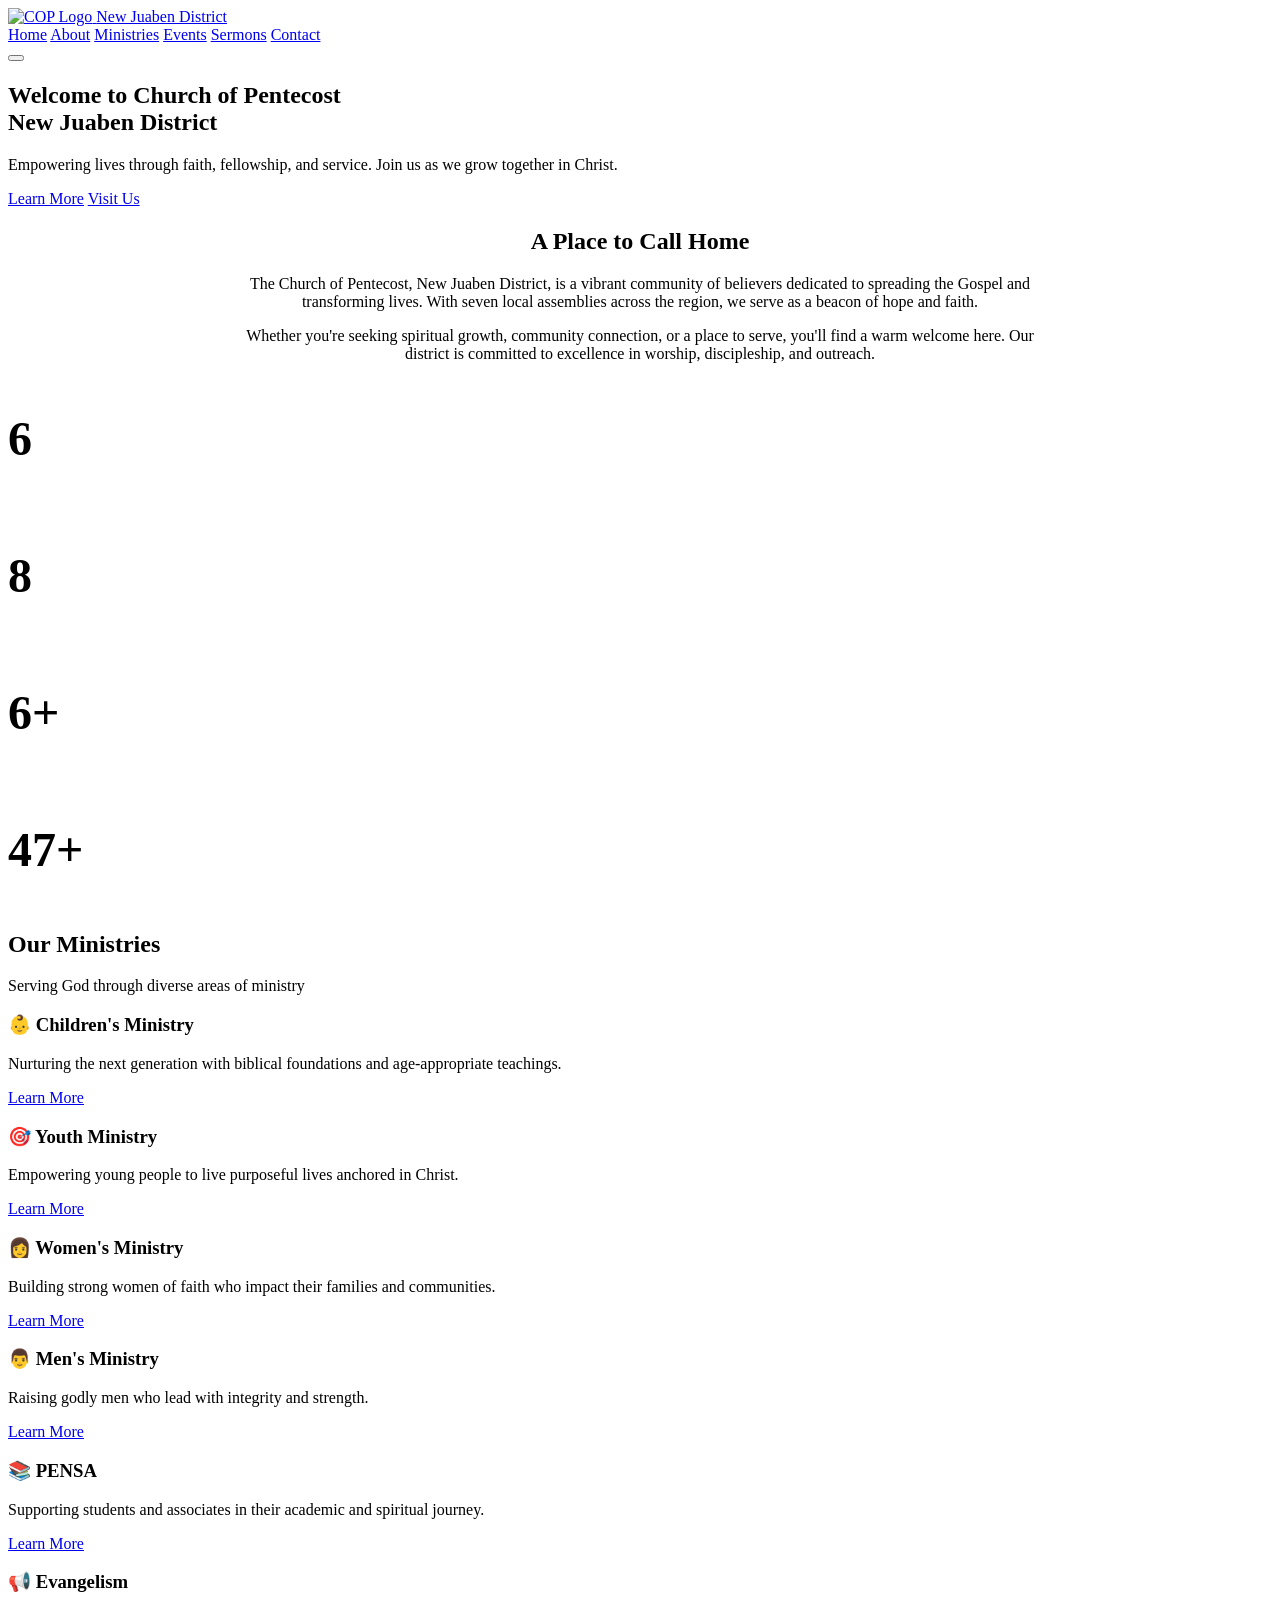
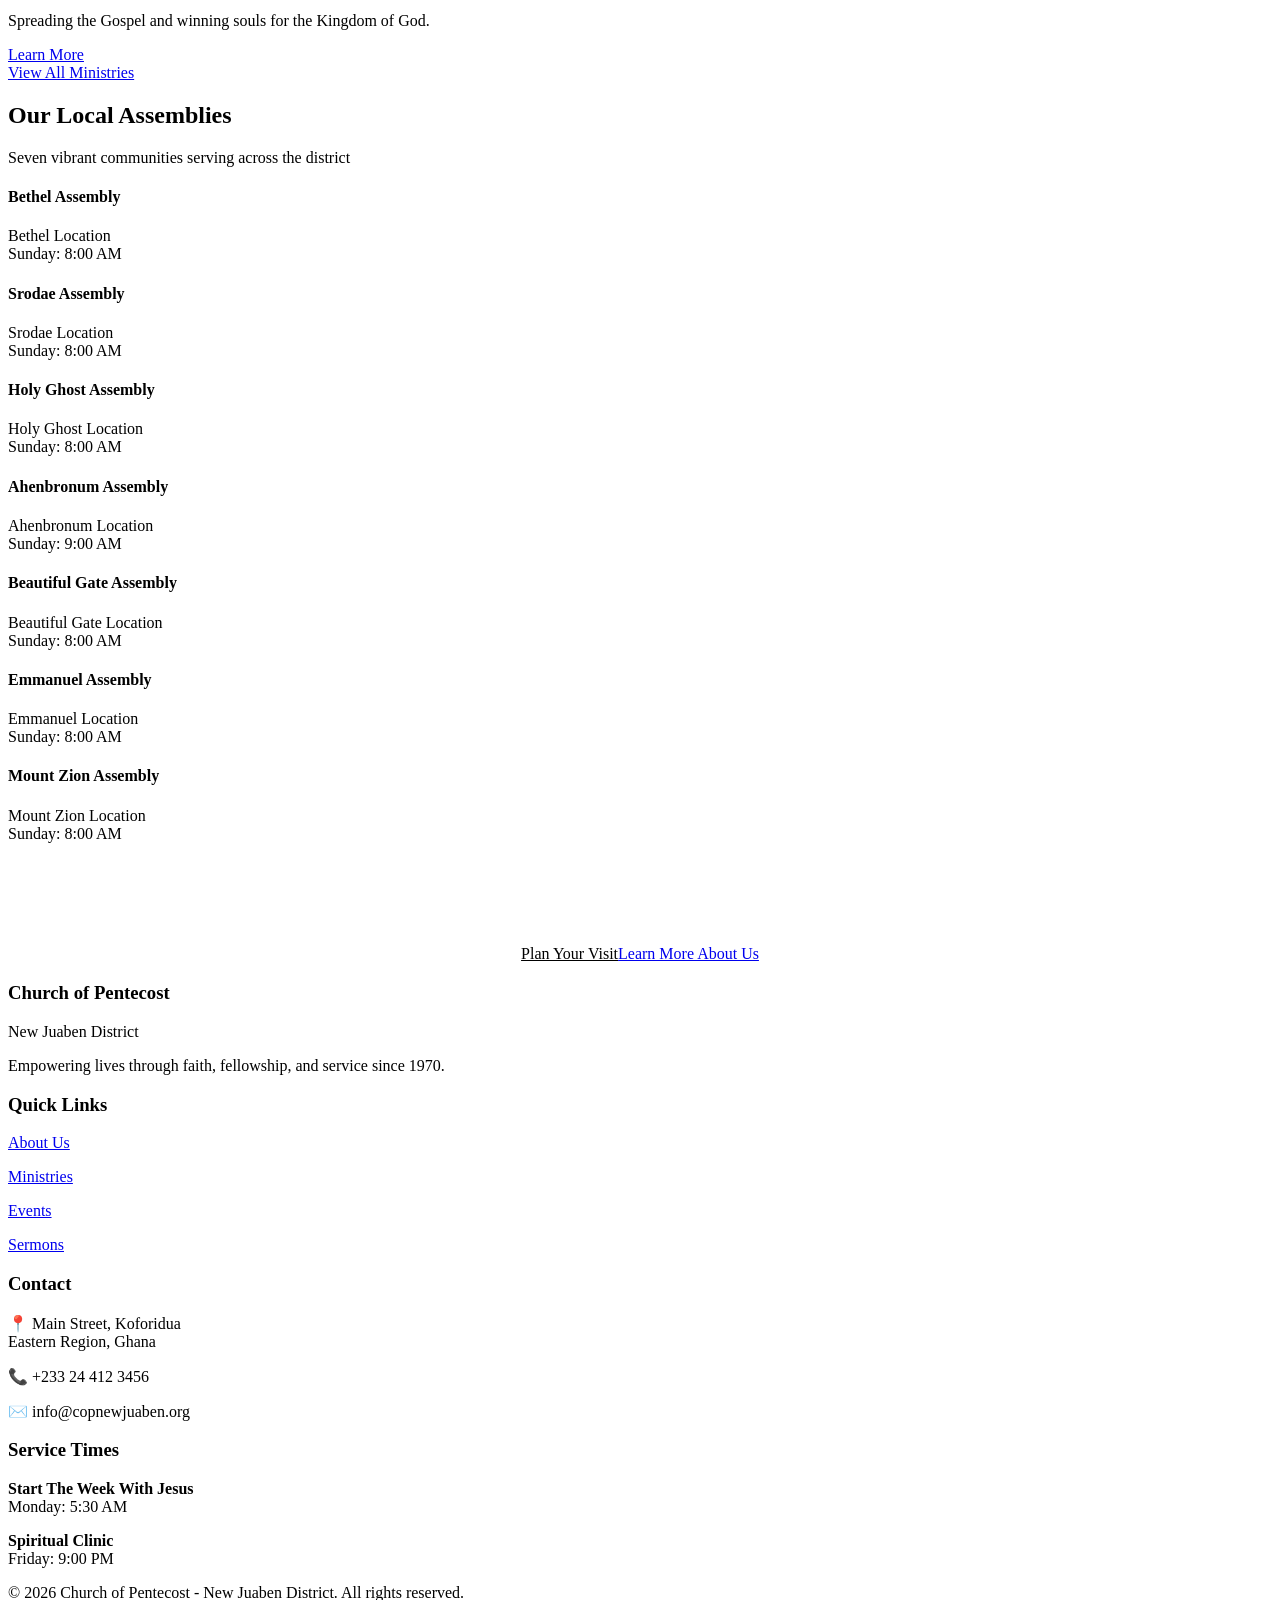
==== index.html @ 4cd06a31 "Add files via upload" ====
<!DOCTYPE html>
<html lang="en">

<head>
    <meta name="color-scheme" content="light">
    <meta charset="UTF-8">
    <meta name="viewport" content="width=device-width, initial-scale=1.0">
    <meta name="description"
        content="Church of Pentecost - New Juaben District, Empowering lives through faith, fellowship, and service.">
    <meta name="keywords" content="Church of Pentecost, New Juaben, Christian Church, Ghana, Koforidua">
    <title>Home - Church of Pentecost | New Juaben District</title>

    <!-- Google Fonts -->
    <link rel="preconnect" href="https://fonts.googleapis.com">
    <link rel="preconnect" href="https://fonts.gstatic.com" crossorigin>
    <link
        href="https://fonts.googleapis.com/css2?family=Inter:wght@300;400;500;600;700&family=Playfair+Display:wght@600;700;800&display=swap"
        rel="stylesheet">

    <!-- Stylesheets -->
    <link rel="stylesheet" href="css/main.css">

    <!-- Favicon -->
    <link rel="icon" type="image/x-icon" href="images/favicon.ico">
</head>

<body>
    <!-- Header -->
    <header class="header" id="header">
        <div class="container">
            <a href="index.html" class="logo">
                <img src="images/cop_logo.png" alt="COP Logo">
                <span>New Juaben District</span>
            </a>

            <nav class="nav" id="nav">
                <a href="index.html" class="nav-link active">Home</a>
                <a href="about.html" class="nav-link">About</a>
                <a href="ministries.html" class="nav-link">Ministries</a>
                <a href="events.html" class="nav-link">Events</a>
                <a href="sermons.html" class="nav-link">Sermons</a>
                <a href="contact.html" class="nav-link">Contact</a>

            </nav>

            <button class="menu-toggle" id="menuToggle" aria-label="Toggle menu">
                <span></span>
                <span></span>
                <span></span>
            </button>
        </div>
    </header>

    <!-- Hero Section -->
    <section class="hero">
        <div class="container">
            <div class="hero-content">
                <h1>Welcome to Church of Pentecost<br>New Juaben District</h1>
                <p class="lead">Empowering lives through faith, fellowship, and service. Join us as we grow together in
                    Christ.</p>
                <div class="hero-cta">
                    <a href="about.html" class="btn btn-primary btn-lg">Learn More</a>
                    <a href="contact.html" class="btn btn-secondary btn-lg">Visit Us</a>
                </div>
            </div>
        </div>
    </section>

    <!-- Welcome Section -->
    <section class="section">
        <div class="container">
            <div style="max-width: 800px; margin: 0 auto; text-align: center;">
                <h2 class="fade-in-up">A Place to Call Home</h2>
                <p class="lead">The Church of Pentecost, New Juaben District, is a vibrant community of believers
                    dedicated to spreading the Gospel and transforming lives. With seven local assemblies across the
                    region, we serve as a beacon of hope and faith.</p>
                <p>Whether you're seeking spiritual growth, community connection, or a place to serve, you'll find a
                    warm welcome here. Our district is committed to excellence in worship, discipleship, and outreach.
                </p>
            </div>
        </div>
    </section>

    <!-- Quick Stats -->
    <section class="section bg-primary">
        <div class="container">
            <div class="grid grid-4">
                <div class="text-center fade-in-up">
                    <h3 style="color: var(--primary-gold); font-size: 3rem; margin-bottom: 0.5rem;"><span
                            class="counter" data-target="7">7</span></h3>
                    <p style="color: rgba(255,255,255,0.9); font-weight: 600;">Local Assemblies</p>
                </div>
                <div class="text-center fade-in-up">
                    <h3 style="color: var(--primary-gold); font-size: 3rem; margin-bottom: 0.5rem;"><span
                            class="counter" data-target="9">9</span></h3>
                    <p style="color: rgba(255,255,255,0.9); font-weight: 600;">Ministries</p>
                </div>
                <div class="text-center fade-in-up">
                    <h3 style="color: var(--primary-gold); font-size: 3rem; margin-bottom: 0.5rem;"><span
                            id="memberCountEl" class="counter" data-target="7">7</span>+</h3>
                    <p style="color: rgba(255,255,255,0.9); font-weight: 600;">Total Members</p>
                </div>
                <div class="text-center fade-in-up">
                    <h3 style="color: var(--primary-gold); font-size: 3rem; margin-bottom: 0.5rem;"><span
                            class="counter" data-target="50">50</span>+</h3>
                    <p style="color: rgba(255,255,255,0.9); font-weight: 600;">Years of Service</p>
                </div>
            </div>
        </div>
    </section>

    <!-- Ministries Overview -->
    <section class="section">
        <div class="container">
            <div class="text-center mb-4">
                <h2>Our Ministries</h2>
                <p class="lead">Serving God through diverse areas of ministry</p>
            </div>

            <div class="grid grid-3">
                <div class="card">
                    <div class="card-body">
                        <h3 class="card-title">👶 Children's Ministry</h3>
                        <p class="card-text">Nurturing the next generation with biblical foundations and age-appropriate
                            teachings.</p>
                        <a href="ministries.html#children" class="btn btn-outline btn-sm">Learn More</a>
                    </div>
                </div>

                <div class="card">
                    <div class="card-body">
                        <h3 class="card-title">🎯 Youth Ministry</h3>
                        <p class="card-text">Empowering young people to live purposeful lives anchored in Christ.</p>
                        <a href="ministries.html#youth" class="btn btn-outline btn-sm">Learn More</a>
                    </div>
                </div>

                <div class="card">
                    <div class="card-body">
                        <h3 class="card-title">👩 Women's Ministry</h3>
                        <p class="card-text">Building strong women of faith who impact their families and communities.
                        </p>
                        <a href="ministries.html#women" class="btn btn-outline btn-sm">Learn More</a>
                    </div>
                </div>

                <div class="card">
                    <div class="card-body">
                        <h3 class="card-title">👨 Men's Ministry</h3>
                        <p class="card-text">Raising godly men who lead with integrity and strength.</p>
                        <a href="ministries.html#men" class="btn btn-outline btn-sm">Learn More</a>
                    </div>
                </div>

                <div class="card">
                    <div class="card-body">
                        <h3 class="card-title">📚 PENSA</h3>
                        <p class="card-text">Supporting students and associates in their academic and spiritual journey.
                        </p>
                        <a href="ministries.html#pensa" class="btn btn-outline btn-sm">Learn More</a>
                    </div>
                </div>

                <div class="card">
                    <div class="card-body">
                        <h3 class="card-title">📢 Evangelism</h3>
                        <p class="card-text">Spreading the Gospel and winning souls for the Kingdom of God.</p>
                        <a href="ministries.html#evangelism" class="btn btn-outline btn-sm">Learn More</a>
                    </div>
                </div>
            </div>

            <div class="text-center mt-4">
                <a href="ministries.html" class="btn btn-primary btn-lg">View All Ministries</a>
            </div>
        </div>
    </section>

    <!-- Local Assemblies -->
    <section class="section bg-light">
        <div class="container">
            <div class="text-center mb-4">
                <h2>Our Local Assemblies</h2>
                <p class="lead">Seven vibrant communities serving across the district</p>
            </div>

            <div class="grid grid-3">
                <div class="card">
                    <div class="card-body">
                        <h4 class="card-title">Bethel Assembly</h4>
                        <p class="card-text">Bethel Location<br>Sunday: 8:00 AM</p>
                    </div>
                </div>

                <div class="card">
                    <div class="card-body">
                        <h4 class="card-title">Srodae Assembly</h4>
                        <p class="card-text">Srodae Location<br>Sunday: 8:00 AM</p>
                    </div>
                </div>

                <div class="card">
                    <div class="card-body">
                        <h4 class="card-title">Holy Ghost Assembly</h4>
                        <p class="card-text">Holy Ghost Location<br>Sunday: 8:00 AM</p>
                    </div>
                </div>

                <div class="card">
                    <div class="card-body">
                        <h4 class="card-title">Ahenbronum Assembly</h4>
                        <p class="card-text">Ahenbronum Location<br>Sunday: 9:00 AM</p>
                    </div>
                </div>

                <div class="card">
                    <div class="card-body">
                        <h4 class="card-title">Beautiful Gate Assembly</h4>
                        <p class="card-text">Beautiful Gate Location<br>Sunday: 8:00 AM</p>
                    </div>
                </div>

                <div class="card">
                    <div class="card-body">
                        <h4 class="card-title">Emmanuel Assembly</h4>
                        <p class="card-text">Emmanuel Location<br>Sunday: 8:00 AM</p>
                    </div>
                </div>

                <div class="card">
                    <div class="card-body">
                        <h4 class="card-title">Mount Zion Assembly</h4>
                        <p class="card-text">Mount Zion Location<br>Sunday: 8:00 AM</p>
                    </div>
                </div>
            </div>
        </div>
    </section>


    <!-- Call to Action -->
    <section class="section bg-primary">
        <div class="container text-center">
            <h2 style="color: white;">Join Our Community</h2>
            <p class="lead" style="color: rgba(255,255,255,0.9); max-width: 600px; margin: 0 auto var(--spacing-xl);">
                Experience the love of Christ in a welcoming and vibrant community. We'd love to have you join us!
            </p>
            <div style="display: flex; gap: var(--spacing-md); justify-content: center; flex-wrap: wrap;">
                <a href="contact.html" class="btn btn-primary btn-lg"
                    style="background: var(--primary-gold); color: var(--primary-navy);">Plan Your Visit</a>
                <a href="about.html" class="btn btn-secondary btn-lg">Learn More About Us</a>
            </div>
        </div>
    </section>

    <!-- Footer -->
    <footer class="footer">
        <div class="container">
            <div class="footer-content">
                <div class="footer-section">
                    <h3>Church of Pentecost</h3>
                    <p>New Juaben District</p>
                    <p>Empowering lives through faith, fellowship, and service since 1970.</p>
                </div>

                <div class="footer-section">
                    <h3>Quick Links</h3>
                    <p><a href="about.html">About Us</a></p>
                    <p><a href="ministries.html">Ministries</a></p>
                    <p><a href="events.html">Events</a></p>
                    <p><a href="sermons.html">Sermons</a></p>
                </div>

                <div class="footer-section">
                    <h3>Contact</h3>
                    <p>📍 Main Street, Koforidua<br>Eastern Region, Ghana</p>
                    <p>📞 +233 24 412 3456</p>
                    <p>✉️ info@copnewjuaben.org</p>
                </div>

                <div class="footer-section">
                    <h3>Service Times</h3>
                    <p><strong>Start The Week With Jesus</strong><br>Monday: 5:30 AM</p>
                    <p><strong>Spiritual Clinic</strong><br>Friday: 9:00 PM</p>
                </div>
            </div>

            <div class="footer-bottom">
                <p>&copy; 2026 Church of Pentecost - New Juaben District. All rights reserved.</p>
            </div>
        </div>
    </footer>

    <!-- JavaScript -->
    <script src="js/main.js"></script>

    <!-- Animated counters + live member count -->
    <script>
        // ── Ease-out cubic count-up ─────────────────────────────────────────
        function animateCounter(el) {
            const target = parseInt(el.getAttribute('data-target'), 10) || 0;
            const duration = 2200; // ms
            let startTime = null;

            function step(timestamp) {
                if (!startTime) startTime = timestamp;
                const elapsed = timestamp - startTime;
                const progress = Math.min(elapsed / duration, 1);
                // Ease-out cubic: fast start, slow finish
                const eased = 1 - Math.pow(1 - progress, 3);
                el.textContent = Math.floor(eased * target).toLocaleString();
                if (progress < 1) requestAnimationFrame(step);
                else el.textContent = target.toLocaleString(); // ensure exact final value
            }

            requestAnimationFrame(step);
        }

        // ── Pull live member count from DB and update data-target first ─────
        (async function initStats() {
            try {
                const res = await fetch('api/public-stats.php');
                const data = await res.json();
                if (data.success) {
                    // Update members counter target
                    const memberEl = document.getElementById('memberCountEl');
                    if (memberEl && data.total_members > 0) {
                        memberEl.setAttribute('data-target', data.total_members);
                        memberEl.textContent = data.total_members; // Default fallback if no animation happens
                    }

                    // Update assemblies counter target
                    const assemblyEls = document.querySelectorAll('.counter[data-target="7"]');
                    if (data.total_assemblies) {
                        assemblyEls.forEach(el => {
                            el.setAttribute('data-target', data.total_assemblies);
                            el.textContent = data.total_assemblies;
                        });
                    }
                }
            } catch (e) {
                console.warn('Could not load live stats:', e);
            }

            // ── Trigger when the stats section enters the viewport ──────────────
            const statsSection = document.querySelector('.bg-primary .grid-4');
            if (statsSection) {
                const io = new IntersectionObserver((entries) => {
                    if (entries[0].isIntersecting) {
                        statsSection.querySelectorAll('.counter').forEach(animateCounter);
                        io.disconnect();
                    }
                }, { threshold: 0.3 });
                io.observe(statsSection);
            }
        })();
    </script>
</body>

</html>
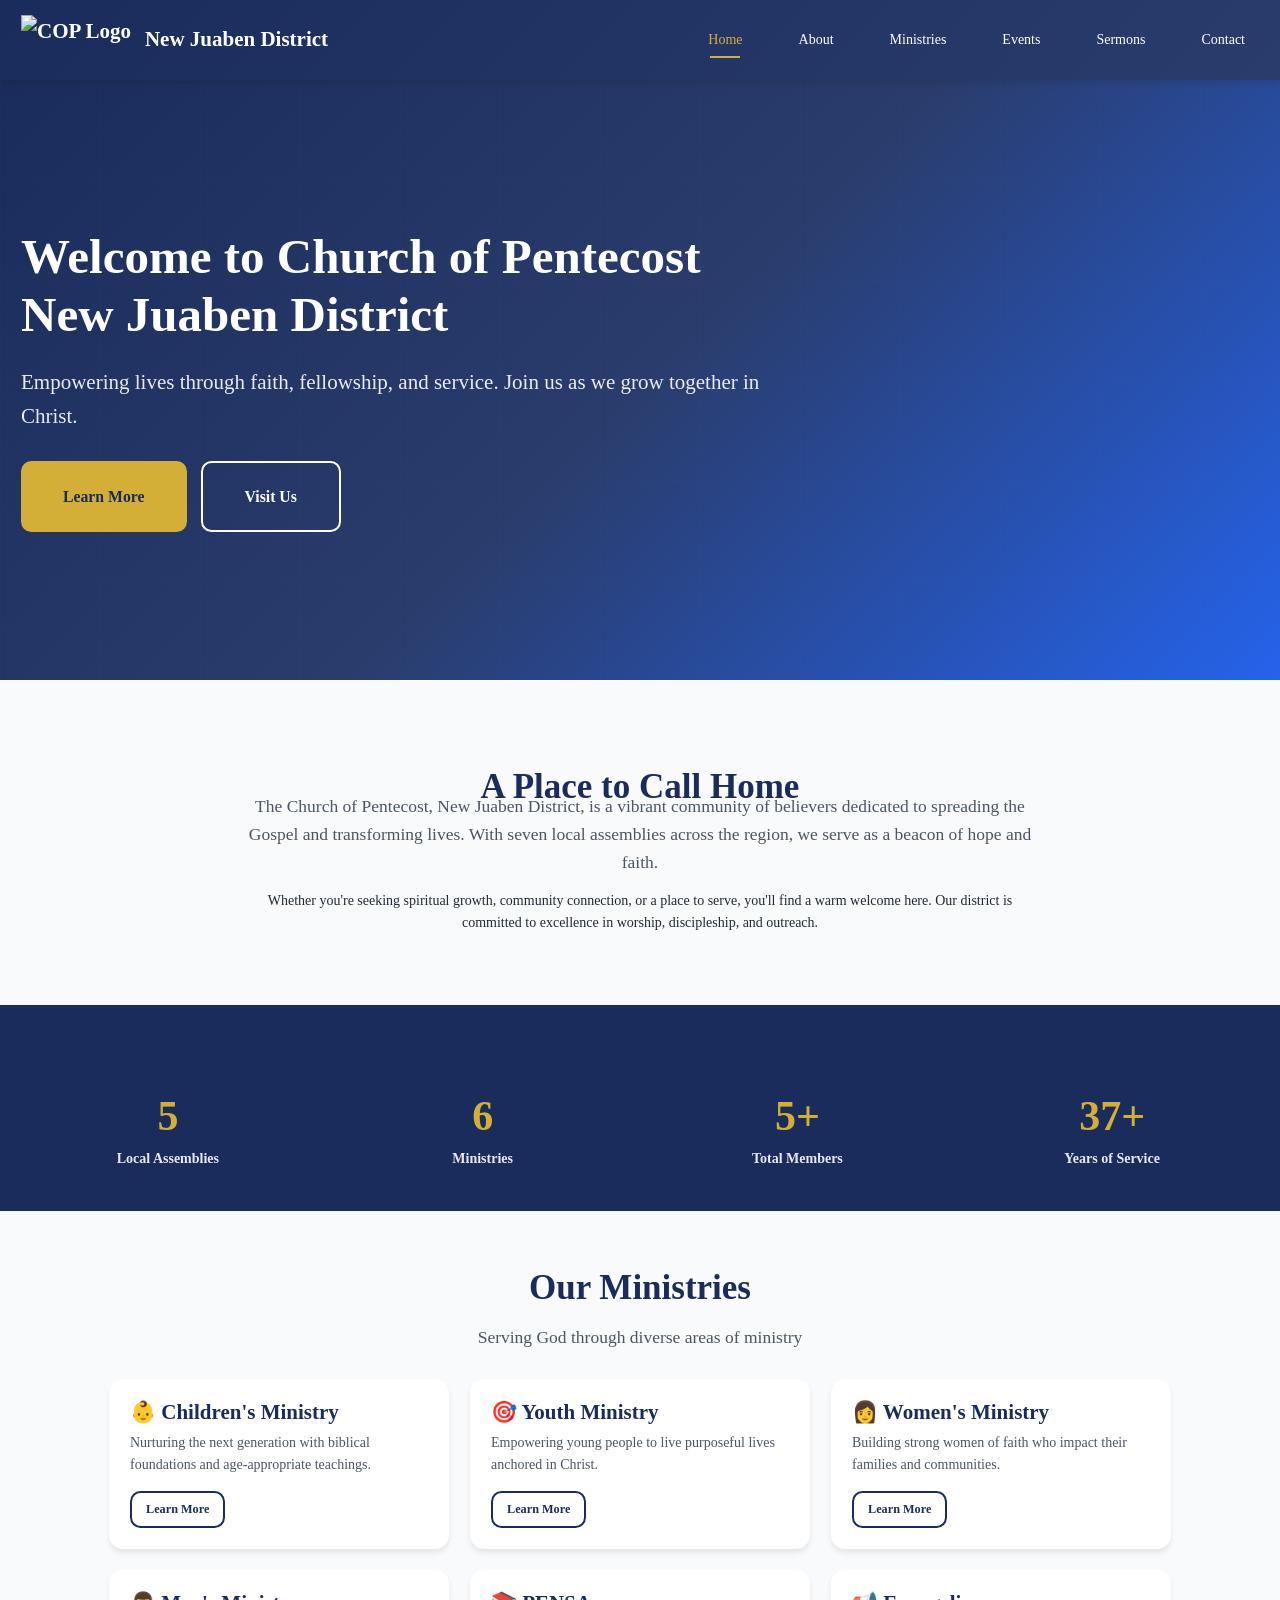
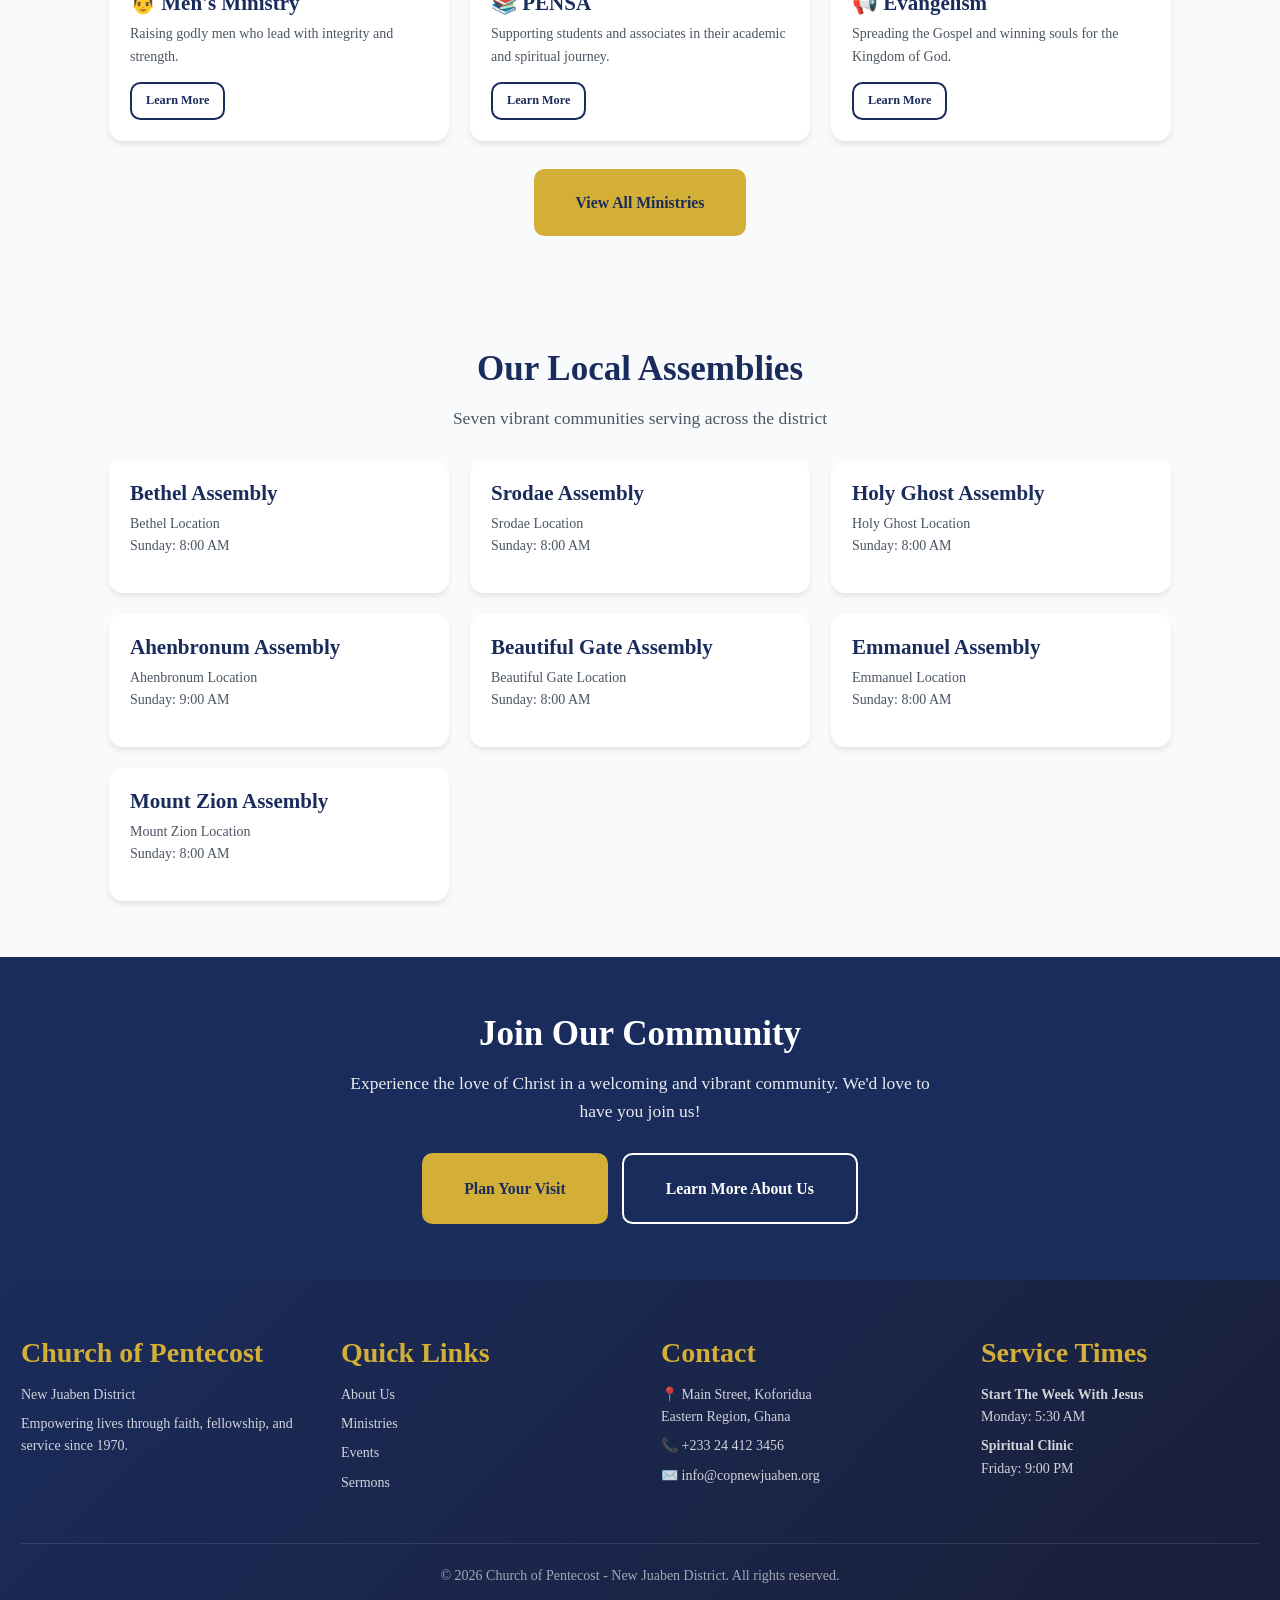
==== commit 597a462e: "Fix HTML encoding issues and update links" ====
--- a/index.html
+++ b/index.html
@@ -18,7 +18,7 @@
         rel="stylesheet">
 
     <!-- Stylesheets -->
-    <link rel="stylesheet" href="css/main.css">
+    <link rel="stylesheet" href="main.css">
 
     <!-- Favicon -->
     <link rel="icon" type="image/x-icon" href="images/favicon.ico">
@@ -316,45 +316,45 @@
             requestAnimationFrame(step);
         }
 
-        // ── Pull live member count from DB and update data-target first ─────
-        (async function initStats() {
-            try {
-                const res = await fetch('api/public-stats.php');
-                const data = await res.json();
-                if (data.success) {
-                    // Update members counter target
-                    const memberEl = document.getElementById('memberCountEl');
-                    if (memberEl && data.total_members > 0) {
-                        memberEl.setAttribute('data-target', data.total_members);
-                        memberEl.textContent = data.total_members; // Default fallback if no animation happens
-                    }
-
-                    // Update assemblies counter target
-                    const assemblyEls = document.querySelectorAll('.counter[data-target="7"]');
-                    if (data.total_assemblies) {
-                        assemblyEls.forEach(el => {
-                            el.setAttribute('data-target', data.total_assemblies);
-                            el.textContent = data.total_assemblies;
-                        });
-                    }
-                }
-            } catch (e) {
-                console.warn('Could not load live stats:', e);
-            }
-
-            // ── Trigger when the stats section enters the viewport ──────────────
-            const statsSection = document.querySelector('.bg-primary .grid-4');
-            if (statsSection) {
-                const io = new IntersectionObserver((entries) => {
-                    if (entries[0].isIntersecting) {
-                        statsSection.querySelectorAll('.counter').forEach(animateCounter);
-                        io.disconnect();
-                    }
-                }, { threshold: 0.3 });
-                io.observe(statsSection);
-            }
+        // ── Pull live member count from DB and update data-target first ─────
+        (async function initStats() {
+            try {
+                const res = await fetch('api/public-stats.php');
+                const data = await res.json();
+                if (data.success) {
+                    // Update members counter target
+                    const memberEl = document.getElementById('memberCountEl');
+                    if (memberEl && data.total_members > 0) {
+                        memberEl.setAttribute('data-target', data.total_members);
+                        memberEl.textContent = data.total_members; // Default fallback if no animation happens
+                    }
+
+                    // Update assemblies counter target
+                    const assemblyEls = document.querySelectorAll('.counter[data-target="7"]');
+                    if (data.total_assemblies) {
+                        assemblyEls.forEach(el => {
+                            el.setAttribute('data-target', data.total_assemblies);
+                            el.textContent = data.total_assemblies;
+                        });
+                    }
+                }
+            } catch (e) {
+                console.warn('Could not load live stats:', e);
+            }
+
+            // ── Trigger when the stats section enters the viewport ──────────────
+            const statsSection = document.querySelector('.bg-primary .grid-4');
+            if (statsSection) {
+                const io = new IntersectionObserver((entries) => {
+                    if (entries[0].isIntersecting) {
+                        statsSection.querySelectorAll('.counter').forEach(animateCounter);
+                        io.disconnect();
+                    }
+                }, { threshold: 0.3 });
+                io.observe(statsSection);
+            }
         })();
     </script>
 </body>
 
-</html>+</html>
--- a/main.css
+++ b/main.css
@@ -0,0 +1,1137 @@
+/* Church of Pentecost - New Juaben District
+ * Main Stylesheet
+ * Modern, Professional Design System
+ */
+
+/* ============================================
+   FORCE LIGHT MODE — override OS/browser dark theme
+   ============================================ */
+html {
+    color-scheme: light only !important;
+}
+
+@media (prefers-color-scheme: dark) {
+
+    html,
+    body,
+    * {
+        color-scheme: light !important;
+    }
+
+    html {
+        background-color: #f9fafb !important;
+        color: #1f2937 !important;
+    }
+}
+
+/* ============================================
+   CSS VARIABLES & DESIGN TOKENS
+   ============================================ */
+:root {
+    color-scheme: light;
+
+    /* Church Brand Colors */
+    --primary-navy: #1a2c5b;
+    --primary-gold: #d4af37;
+    --primary-white: #ffffff;
+    --accent-blue: #2563eb;
+    --accent-light-blue: #3b82f6;
+
+    /* Neutral Colors */
+    --gray-50: #f9fafb;
+    --gray-100: #f3f4f6;
+    --gray-200: #e5e7eb;
+    --gray-300: #d1d5db;
+    --gray-400: #9ca3af;
+    --gray-500: #6b7280;
+    --gray-600: #4b5563;
+    --gray-700: #374151;
+    --gray-800: #1f2937;
+    --gray-900: #111827;
+
+    /* Semantic Colors */
+    --success: #10b981;
+    --warning: #f59e0b;
+    --error: #ef4444;
+    --info: #3b82f6;
+
+    /* Typography */
+    --font-primary: Georgia, 'Times New Roman', Times, serif;
+    --font-heading: 'Playfair Display', Georgia, serif;
+
+    /* Spacing */
+    --spacing-xs: 0.25rem;
+    --spacing-sm: 0.5rem;
+    --spacing-md: 1rem;
+    --spacing-lg: 1.5rem;
+    --spacing-xl: 2rem;
+    --spacing-2xl: 3rem;
+    --spacing-3xl: 4rem;
+
+    /* Border Radius */
+    --radius-sm: 0.25rem;
+    --radius-md: 0.5rem;
+    --radius-lg: 0.75rem;
+    --radius-xl: 1rem;
+    --radius-2xl: 1.5rem;
+    --radius-full: 9999px;
+
+    /* Shadows */
+    --shadow-sm: 0 1px 2px 0 rgba(0, 0, 0, 0.05);
+    --shadow-md: 0 4px 6px -1px rgba(0, 0, 0, 0.1);
+    --shadow-lg: 0 10px 15px -3px rgba(0, 0, 0, 0.1);
+    --shadow-xl: 0 20px 25px -5px rgba(0, 0, 0, 0.1);
+    --shadow-2xl: 0 25px 50px -12px rgba(0, 0, 0, 0.25);
+
+    /* Transitions */
+    --transition-fast: 150ms ease;
+    --transition-base: 250ms ease;
+    --transition-slow: 350ms ease;
+
+    /* Layout */
+    --max-width: 1280px;
+    --header-height: 80px;
+}
+
+/* ============================================
+   RESET & BASE STYLES
+   ============================================ */
+*,
+*::before,
+*::after {
+    box-sizing: border-box;
+    margin: 0;
+    padding: 0;
+}
+
+html {
+    font-size: 14px;
+    scroll-behavior: smooth;
+    background-color: #f9fafb;
+    color: #1f2937;
+}
+
+body {
+    font-family: var(--font-primary);
+    line-height: 1.6;
+    color: var(--gray-800);
+    background-color: var(--gray-50);
+    -webkit-font-smoothing: antialiased;
+    -moz-osx-font-smoothing: grayscale;
+    /* Force light mode: override browser dark-mode applied defaults */
+    forced-color-adjust: none;
+}
+
+img {
+    max-width: 100%;
+    height: auto;
+    display: block;
+}
+
+a {
+    text-decoration: none;
+    color: inherit;
+    transition: all var(--transition-base);
+}
+
+/* ============================================
+   TYPOGRAPHY
+   ============================================ */
+h1,
+h2,
+h3,
+h4,
+h5,
+h6 {
+    font-family: var(--font-heading);
+    font-weight: 700;
+    line-height: 1.2;
+    margin-bottom: var(--spacing-md);
+    color: var(--primary-navy);
+}
+
+h1 {
+    font-size: 3rem;
+    margin-bottom: var(--spacing-lg);
+}
+
+h2 {
+    font-size: 2.5rem;
+}
+
+h3 {
+    font-size: 2rem;
+}
+
+h4 {
+    font-size: 1.5rem;
+}
+
+h5 {
+    font-size: 1.25rem;
+}
+
+h6 {
+    font-size: 1rem;
+}
+
+p {
+    margin-bottom: var(--spacing-md);
+}
+
+.lead {
+    font-size: 1.25rem;
+    font-weight: 300;
+    color: var(--gray-600);
+}
+
+.text-small {
+    font-size: 0.875rem;
+}
+
+.text-xs {
+    font-size: 0.75rem;
+}
+
+/* ============================================
+   LAYOUT CONTAINERS
+   ============================================ */
+.container {
+    width: 100%;
+    max-width: var(--max-width);
+    margin: 0 auto;
+    padding: 0 var(--spacing-lg);
+}
+
+.container-fluid {
+    width: 100%;
+    padding: 0 var(--spacing-lg);
+}
+
+.section {
+    padding: var(--spacing-3xl) 0;
+}
+
+.section-sm {
+    padding: var(--spacing-2xl) 0;
+}
+
+.section-lg {
+    padding: 5rem 0;
+}
+
+/* ============================================
+   HEADER & NAVIGATION
+   ============================================ */
+.header {
+    position: fixed;
+    top: 0;
+    left: 0;
+    right: 0;
+    height: var(--header-height);
+    background: linear-gradient(135deg, var(--primary-navy) 0%, #2a3c6b 100%);
+    box-shadow: var(--shadow-md);
+    z-index: 1000;
+    transition: all var(--transition-base);
+}
+
+.header.scrolled {
+    box-shadow: var(--shadow-lg);
+}
+
+.header .container {
+    height: 100%;
+    display: flex;
+    align-items: center;
+    justify-content: space-between;
+}
+
+.logo {
+    display: flex;
+    align-items: center;
+    gap: var(--spacing-md);
+    font-family: var(--font-heading);
+    font-size: 1.5rem;
+    font-weight: 700;
+    color: var(--primary-white);
+}
+
+.logo img {
+    height: 50px;
+    width: auto;
+}
+
+.nav {
+    display: flex;
+    align-items: center;
+    gap: var(--spacing-xl);
+}
+
+.nav-link {
+    color: var(--primary-white);
+    font-weight: 500;
+    padding: var(--spacing-sm) var(--spacing-md);
+    border-radius: var(--radius-md);
+    transition: all var(--transition-base);
+    position: relative;
+}
+
+.nav-link:hover {
+    background: rgba(255, 255, 255, 0.1);
+    transform: translateY(-2px);
+}
+
+.nav-link.active {
+    color: var(--primary-gold);
+}
+
+.nav-link::after {
+    content: '';
+    position: absolute;
+    bottom: 0;
+    left: 50%;
+    transform: translateX(-50%) scaleX(0);
+    width: 30px;
+    height: 2px;
+    background: var(--primary-gold);
+    transition: transform var(--transition-base) ease-out;
+    transform-origin: center;
+}
+
+.nav-link.active::after,
+.nav-link:hover::after {
+    transform: translateX(-50%) scaleX(1);
+}
+
+/* Mobile Menu Toggle */
+.menu-toggle {
+    display: none;
+    flex-direction: column;
+    gap: 5px;
+    background: none;
+    border: none;
+    cursor: pointer;
+    padding: var(--spacing-sm);
+}
+
+.menu-toggle span {
+    display: block;
+    width: 25px;
+    height: 3px;
+    background: var(--primary-white);
+    border-radius: var(--radius-sm);
+    transition: all var(--transition-base);
+}
+
+/* ============================================
+   HERO SECTION
+   ============================================ */
+.hero {
+    margin-top: var(--header-height);
+    position: relative;
+    min-height: 600px;
+    display: flex;
+    align-items: center;
+    background: linear-gradient(135deg, var(--primary-navy) 0%, #2a3c6b 50%, var(--accent-blue) 100%);
+    color: var(--primary-white);
+    overflow: hidden;
+}
+
+.hero::before {
+    content: '';
+    position: absolute;
+    top: 0;
+    left: 0;
+    right: 0;
+    bottom: 0;
+    background: url('data:image/svg+xml,<svg width="100" height="100" xmlns="http://www.w3.org/2000/svg"><defs><pattern id="grid" width="100" height="100" patternUnits="userSpaceOnUse"><path d="M 100 0 L 0 0 0 100" fill="none" stroke="rgba(255,255,255,0.05)" stroke-width="1"/></pattern></defs><rect width="100" height="100" fill="url(%23grid)"/></svg>');
+    opacity: 0.3;
+}
+
+.hero-content {
+    position: relative;
+    z-index: 1;
+    max-width: 800px;
+}
+
+.hero h1 {
+    color: var(--primary-white);
+    font-size: 3.5rem;
+    margin-bottom: var(--spacing-lg);
+    animation: fadeInUp 0.8s ease;
+}
+
+.hero .lead {
+    color: rgba(255, 255, 255, 0.9);
+    font-size: 1.5rem;
+    margin-bottom: var(--spacing-xl);
+    animation: fadeInUp 0.8s ease 0.2s both;
+}
+
+.hero-cta {
+    display: flex;
+    gap: var(--spacing-md);
+    flex-wrap: wrap;
+    animation: fadeInUp 0.8s ease 0.4s both;
+}
+
+/* ============================================
+   BUTTONS
+   ============================================ */
+.btn {
+    display: inline-flex;
+    align-items: center;
+    justify-content: center;
+    gap: var(--spacing-sm);
+    padding: var(--spacing-md) var(--spacing-xl);
+    font-size: 1rem;
+    font-weight: 600;
+    border: none;
+    border-radius: var(--radius-lg);
+    cursor: pointer;
+    transition: all var(--transition-base);
+    text-align: center;
+    white-space: nowrap;
+}
+
+.btn-primary {
+    background: var(--primary-gold);
+    color: var(--primary-navy);
+}
+
+.btn-primary:hover {
+    background: #c9a532;
+    transform: translateY(-2px);
+    box-shadow: var(--shadow-lg);
+}
+
+.btn-secondary {
+    background: transparent;
+    color: var(--primary-white);
+    border: 2px solid var(--primary-white);
+}
+
+.btn-secondary:hover {
+    background: var(--primary-white);
+    color: var(--primary-navy);
+}
+
+.btn-outline {
+    background: transparent;
+    color: var(--primary-navy);
+    border: 2px solid var(--primary-navy);
+}
+
+.btn-outline:hover {
+    background: var(--primary-navy);
+    color: var(--primary-white);
+}
+
+.btn-lg {
+    padding: var(--spacing-lg) var(--spacing-2xl);
+    font-size: 1.125rem;
+}
+
+.btn-sm {
+    padding: var(--spacing-sm) var(--spacing-md);
+    font-size: 0.875rem;
+}
+
+/* ============================================
+   CARDS
+   ============================================ */
+.card {
+    background: var(--primary-white);
+    border-radius: var(--radius-xl);
+    box-shadow: var(--shadow-md);
+    overflow: hidden;
+    transition: all var(--transition-base);
+}
+
+.card:hover {
+    transform: translateY(-5px);
+    box-shadow: var(--shadow-xl);
+}
+
+.card-image {
+    width: 100%;
+    height: 200px;
+    object-fit: cover;
+}
+
+.card-body {
+    padding: var(--spacing-lg);
+}
+
+.card-title {
+    font-size: 1.5rem;
+    margin-bottom: var(--spacing-sm);
+}
+
+.card-text {
+    color: var(--gray-600);
+    margin-bottom: var(--spacing-md);
+}
+
+.card-footer {
+    padding: var(--spacing-md) var(--spacing-lg);
+    background: var(--gray-50);
+    border-top: 1px solid var(--gray-200);
+}
+
+/* ============================================
+   GRID SYSTEM
+   ============================================ */
+.grid {
+    display: grid;
+    gap: var(--spacing-lg);
+    align-items: start;
+    justify-content: center;
+}
+
+.grid-2 {
+    grid-template-columns: repeat(auto-fit, minmax(300px, 380px));
+}
+
+.grid-3 {
+    grid-template-columns: repeat(auto-fit, minmax(250px, 340px));
+}
+
+.grid-4 {
+    grid-template-columns: repeat(4, 1fr);
+}
+
+@media (max-width: 640px) {
+    .grid-4 {
+        gap: 4px; /* Minimal gap */
+    }
+    .grid-4 h3 {
+        font-size: 1.25rem !important;
+    }
+    .grid-4 h4 {
+        font-size: 0.75rem !important; /* Small enough for long words */
+        word-break: break-word;
+        hyphens: auto;
+        margin-bottom: 4px;
+    }
+    .grid-4 div[style*="font-size"] {
+        font-size: 1.5rem !important;
+        margin-bottom: 4px !important;
+    }
+    .grid-4 p {
+        font-size: 0.65rem !important;
+        font-weight: 400 !important;
+        line-height: 1.1;
+    }
+}
+
+/* ============================================
+   FOOTER
+   ============================================ */
+.footer {
+    background: linear-gradient(135deg, var(--primary-navy) 0%, #1a1f3a 100%);
+    color: var(--primary-white);
+    padding: var(--spacing-3xl) 0 var(--spacing-lg);
+}
+
+.footer-content {
+    display: grid;
+    grid-template-columns: repeat(auto-fit, minmax(250px, 1fr));
+    gap: var(--spacing-2xl);
+    margin-bottom: var(--spacing-2xl);
+}
+
+.footer-section h3 {
+    color: var(--primary-gold);
+    margin-bottom: var(--spacing-md);
+}
+
+.footer-section p,
+.footer-section a {
+    color: rgba(255, 255, 255, 0.8);
+    margin-bottom: var(--spacing-sm);
+}
+
+.footer-section a:hover {
+    color: var(--primary-gold);
+}
+
+.footer-bottom {
+    padding-top: var(--spacing-lg);
+    border-top: 1px solid rgba(255, 255, 255, 0.1);
+    text-align: center;
+    color: rgba(255, 255, 255, 0.6);
+}
+
+/* ============================================
+   FORMS
+   ============================================ */
+.form-group {
+    margin-bottom: var(--spacing-lg);
+}
+
+.form-label {
+    display: block;
+    margin-bottom: var(--spacing-sm);
+    font-weight: 600;
+    color: var(--gray-700);
+}
+
+.form-control {
+    width: 100%;
+    padding: var(--spacing-md);
+    border: 2px solid var(--gray-300);
+    border-radius: var(--radius-md);
+    font-size: 1rem;
+    font-family: var(--font-primary);
+    transition: all var(--transition-base);
+}
+
+.form-control:focus {
+    outline: none;
+    border-color: var(--accent-blue);
+    box-shadow: 0 0 0 3px rgba(37, 99, 235, 0.1);
+}
+
+textarea.form-control {
+    resize: vertical;
+    min-height: 120px;
+}
+
+select.form-control {
+    cursor: pointer;
+}
+
+/* ============================================
+   ANIMATIONS & MICRO-INTERACTIONS
+   ============================================ */
+/* Global Dynamic Entrances */
+.animate-on-scroll {
+    opacity: 0;
+    will-change: transform, opacity;
+    transition: opacity var(--duration, 0.6s) ease, transform var(--duration, 0.6s) cubic-bezier(0.4, 0, 0.2, 1);
+    transition-delay: var(--delay, 0s);
+}
+
+
+.slide-up { transform: translateY(30px); }
+.zoom-in { transform: scale(0.95); }
+
+.fade-in-up { transform: translateY(30px); }
+
+/* Trigger state added by JS */
+.animate-on-scroll.visible {
+    opacity: 1;
+    transform: translate(0) scale(1);
+}
+
+/* Page Header Load Animation */
+.header {
+    animation: headerDrop 0.8s cubic-bezier(0.4, 0, 0.2, 1) forwards;
+}
+
+@keyframes headerDrop {
+    from { transform: translateY(-100%); }
+    to { transform: translateY(0); }
+}
+
+/* Micro-interactions */
+@keyframes pulse-subtle {
+    0% { transform: scale(1); }
+    50% { transform: scale(1.05); }
+    100% { transform: scale(1); }
+}
+
+.pulse {
+    animation: pulse-subtle 2s infinite ease-in-out;
+}
+
+@keyframes bounce-subtle {
+    0%, 100% { transform: translateY(0); }
+    50% { transform: translateY(-5px); }
+}
+
+.bounce {
+    animation: bounce-subtle 2s infinite ease-in-out;
+}
+
+/* Reduced Motion Accessibility */
+@media (prefers-reduced-motion: reduce) {
+    *,
+    *::before,
+    *::after {
+        animation-duration: 0.01ms !important;
+        animation-iteration-count: 1 !important;
+        transition-duration: 0.01ms !important;
+        scroll-behavior: auto !important;
+    }
+    
+    .animate-on-scroll {
+        opacity: 1 !important;
+        transform: none !important;
+    }
+}
+
+/* ============================================
+   UTILITIES
+   ============================================ */
+.text-center {
+    text-align: center;
+}
+
+.text-right {
+    text-align: right;
+}
+
+.text-primary {
+    color: var(--primary-navy);
+}
+
+.text-gold {
+    color: var(--primary-gold);
+}
+
+.text-muted {
+    color: var(--gray-500);
+}
+
+.bg-primary {
+    background: var(--primary-navy);
+    color: var(--primary-white);
+}
+
+.bg-light {
+    background: var(--gray-50);
+}
+
+.bg-white {
+    background: var(--primary-white);
+}
+
+.mt-0 {
+    margin-top: 0;
+}
+
+.mt-1 {
+    margin-top: var(--spacing-sm);
+}
+
+.mt-2 {
+    margin-top: var(--spacing-md);
+}
+
+.mt-3 {
+    margin-top: var(--spacing-lg);
+}
+
+.mt-4 {
+    margin-top: var(--spacing-xl);
+}
+
+.mb-0 {
+    margin-bottom: 0;
+}
+
+.mb-1 {
+    margin-bottom: var(--spacing-sm);
+}
+
+.mb-2 {
+    margin-bottom: var(--spacing-md);
+}
+
+.mb-3 {
+    margin-bottom: var(--spacing-lg);
+}
+
+.mb-4 {
+    margin-bottom: var(--spacing-xl);
+}
+
+.p-1 {
+    padding: var(--spacing-sm);
+}
+
+.p-2 {
+    padding: var(--spacing-md);
+}
+
+.p-3 {
+    padding: var(--spacing-lg);
+}
+
+.p-4 {
+    padding: var(--spacing-xl);
+}
+
+/* ============================================
+   RESPONSIVE DESIGN
+   ============================================ */
+@media (max-width: 968px) {
+    :root {
+        --header-height: 70px;
+    }
+
+    h1 {
+        font-size: 2.5rem;
+    }
+
+    h2 {
+        font-size: 2rem;
+    }
+
+    .hero h1 {
+        font-size: 2.5rem;
+    }
+
+    .nav {
+        position: fixed;
+        top: var(--header-height);
+        left: 0;
+        right: 0;
+        background: var(--primary-navy);
+        flex-direction: column;
+        padding: var(--spacing-lg);
+        transform: translateX(-100%);
+        transition: transform var(--transition-base);
+    }
+
+    .nav.active {
+        transform: translateX(0);
+    }
+
+    .menu-toggle {
+        display: flex;
+    }
+
+    .menu-toggle.active span:nth-child(1) {
+        transform: rotate(45deg) translate(6px, 6px);
+    }
+
+    .menu-toggle.active span:nth-child(2) {
+        opacity: 0;
+    }
+
+    .menu-toggle.active span:nth-child(3) {
+        transform: rotate(-45deg) translate(6px, -6px);
+    }
+}
+
+@media (max-width: 640px) {
+    body {
+        font-size: 15px !important; /* Slightly scale down base typography */
+    }
+
+    h1 {
+        font-size: 2rem !important;
+        margin-bottom: var(--spacing-md) !important;
+    }
+    
+    h2 {
+        font-size: 1.75rem !important;
+        margin-bottom: var(--spacing-sm) !important;
+    }
+
+    h3 {
+        font-size: 1.5rem !important;
+        margin-bottom: var(--spacing-sm) !important;
+    }
+
+    h4 {
+        font-size: 1.25rem !important;
+        margin-bottom: var(--spacing-xs) !important;
+    }
+
+    .hero {
+        min-height: 400px;
+    }
+
+    .hero h1 {
+        font-size: 2.25rem;
+    }
+
+    .hero .lead {
+        font-size: 1.125rem;
+        margin-bottom: var(--spacing-lg);
+    }
+
+    .section {
+        padding: 3rem 0; /* Scale down spacing */
+    }
+    
+    .section-sm {
+        padding: 2rem 0;
+    }
+    
+    .section-lg {
+        padding: 4rem 0;
+    }
+
+    .btn-lg {
+        padding: var(--spacing-md) var(--spacing-lg);
+        font-size: 1rem;
+        width: 100%; /* Full width buttons on mobile */
+        margin-bottom: var(--spacing-sm);
+    }
+
+    /* Stack grids vertically */
+    .grid-2, .grid-3 {
+        grid-template-columns: 1fr;
+    }
+
+    /* Ensure tables can scroll horizontally on small screens */
+    table, .table {
+        display: block;
+        width: 100%;
+        overflow-x: auto;
+        -webkit-overflow-scrolling: touch; /* Smooth scrolling on iOS */
+    }
+}
+
+/* ============================================
+   MINISTRIES CAROUSEL
+   ============================================ */
+
+/* Section background: warm cream */
+.ministries-carousel-section {
+    background-color: #FAF8F4;
+}
+
+/* Section header label */
+.ministries-label {
+    display: inline-block;
+    font-size: 0.75rem;
+    font-weight: 700;
+    letter-spacing: 0.15em;
+    text-transform: uppercase;
+    color: #1a2c5b;
+    margin-bottom: 0.75rem;
+}
+
+.ministries-heading {
+    font-family: var(--font-heading);
+    color: var(--primary-navy);
+    margin-bottom: var(--spacing-sm);
+}
+
+/* Carousel outer wrapper: holds arrows + viewport */
+.ministries-carousel-wrapper {
+    position: relative;
+    display: flex;
+    align-items: center;
+}
+
+/* Viewport: clips the overflowing track */
+.ministries-carousel-viewport {
+    overflow: hidden;
+    flex: 1;
+    min-width: 0;
+}
+
+/* Track: flex row of all cards */
+.ministries-carousel-track {
+    display: flex;
+    gap: 1.5rem;
+    transition: transform 0.5s cubic-bezier(0.4, 0, 0.2, 1);
+    will-change: transform;
+}
+
+/* Individual ministry card */
+.ministry-card {
+    background: #ffffff;
+    border: 1.5px solid #E5DFD5;
+    border-radius: var(--radius-xl);
+    padding: var(--spacing-xl);
+    flex: 0 0 calc((100% - 3rem) / 3);
+    box-sizing: border-box;
+    display: flex;
+    flex-direction: column;
+    gap: var(--spacing-md);
+    transition: border-color var(--transition-base), box-shadow var(--transition-base), transform var(--transition-base);
+}
+
+.ministry-card:hover {
+    border-color: #B8A882;
+    box-shadow: 0 8px 30px rgba(139, 111, 71, 0.12);
+    transform: translateY(-4px);
+}
+
+/* Icon box: warm beige background */
+.ministry-icon-box {
+    width: 60px;
+    height: 60px;
+    background: #F5EFE6;
+    border-radius: var(--radius-lg);
+    display: flex;
+    align-items: center;
+    justify-content: center;
+    font-size: 1.75rem;
+    flex-shrink: 0;
+}
+
+/* Ministry name: serif */
+.ministry-name {
+    font-family: var(--font-heading);
+    font-size: 1.2rem;
+    color: var(--primary-navy);
+    margin: 0;
+}
+
+/* Ministry description */
+.ministry-desc {
+    font-size: 0.9375rem;
+    color: var(--gray-600);
+    line-height: 1.6;
+    flex: 1;
+    margin: 0;
+}
+
+/* CTA link */
+.ministry-link {
+    font-size: 0.9rem;
+    font-weight: 600;
+    color: #8B6F47;
+    text-decoration: none;
+    letter-spacing: 0.02em;
+    transition: color var(--transition-base), letter-spacing var(--transition-base);
+    align-self: flex-start;
+}
+
+.ministry-link:hover {
+    color: var(--primary-navy);
+    letter-spacing: 0.06em;
+}
+
+/* Navigation Arrow Buttons */
+.carousel-nav-btn {
+    flex-shrink: 0;
+    width: 46px;
+    height: 46px;
+    border-radius: var(--radius-full);
+    border: 2px solid #B8A882;
+    background: transparent;
+    color: #1a2c5b;
+    font-size: 1.2rem;
+    font-weight: 700;
+    cursor: pointer;
+    display: flex;
+    align-items: center;
+    justify-content: center;
+    transition: background var(--transition-base), color var(--transition-base), border-color var(--transition-base), transform var(--transition-base), box-shadow var(--transition-base);
+}
+
+.carousel-nav-btn:hover {
+    background: #1a2c5b;
+    color: #ffffff;
+    border-color: #1a2c5b;
+    box-shadow: 0 4px 14px rgba(139, 111, 71, 0.35);
+    transform: scale(1.08);
+}
+
+.carousel-nav-btn:active {
+    transform: scale(0.96);
+}
+
+.carousel-prev {
+    margin-right: 1rem;
+}
+
+.carousel-next {
+    margin-left: 1rem;
+}
+
+/* Progress / Dot Indicators */
+.carousel-progress {
+    display: flex;
+    justify-content: center;
+    gap: 0.5rem;
+    margin-top: var(--spacing-lg);
+}
+
+.carousel-dot {
+    width: 32px;
+    height: 4px;
+    border-radius: 2px;
+    background: #E5DFD5;
+    border: none;
+    padding: 0;
+    cursor: pointer;
+    transition: background 0.35s ease, width 0.35s ease;
+    position: relative;
+    overflow: hidden;
+}
+
+.carousel-dot.active {
+    background: #B8A882;
+    width: 48px;
+}
+
+.carousel-dot.active::after {
+    content: '';
+    position: absolute;
+    inset: 0;
+    background: #1a2c5b;
+    border-radius: 2px;
+    transform-origin: left;
+    animation: dotFill 4s linear forwards;
+}
+
+@keyframes dotFill {
+    from {
+        transform: scaleX(0);
+    }
+
+    to {
+        transform: scaleX(1);
+    }
+}
+
+/* Tablet: 2 cards visible */
+@media (max-width: 968px) {
+    .ministry-card {
+        flex: 0 0 calc((100% - 1.5rem) / 2);
+    }
+}
+
+/* Mobile: 1 card visible */
+@media (max-width: 640px) {
+    .ministry-card {
+        flex: 0 0 100%;
+    }
+
+    .carousel-nav-btn {
+        width: 38px;
+        height: 38px;
+        font-size: 1rem;
+    }
+
+    .carousel-prev {
+        margin-right: 0.5rem;
+    }
+
+    .carousel-next {
+        margin-left: 0.5rem;
+    }
+}
+
+/* Styling for District Leadership Profile Pictures */
+.dp {
+    width: 200px;
+    /* Sets a fixed uniform width */
+    height: 200px;
+    /* Sets a matching fixed height to make it a perfect square */
+    border-radius: 20px;
+    /* Turns the square into a perfect circle */
+    object-fit: cover;
+    /* Crucial: Prevents stretching if the source image isn't perfectly square */
+    object-position: center;
+    /* Keeps faces centered in the circular frame */
+    border: 3px solid var(--primary-gold);
+    /* Optional: Adds a clean accent border around the photo */
+    margin: 0 auto var(--spacing-md);
+    /* Centers the image horizontally inside your layout card */
+    display: block;
+    /* Ensures horizontal margin centering works properly */
+    box-shadow: 0 4px 6px rgba(0, 0, 0, 0.1);
+    /* Optional: Adds a subtle depth shadow */
+}
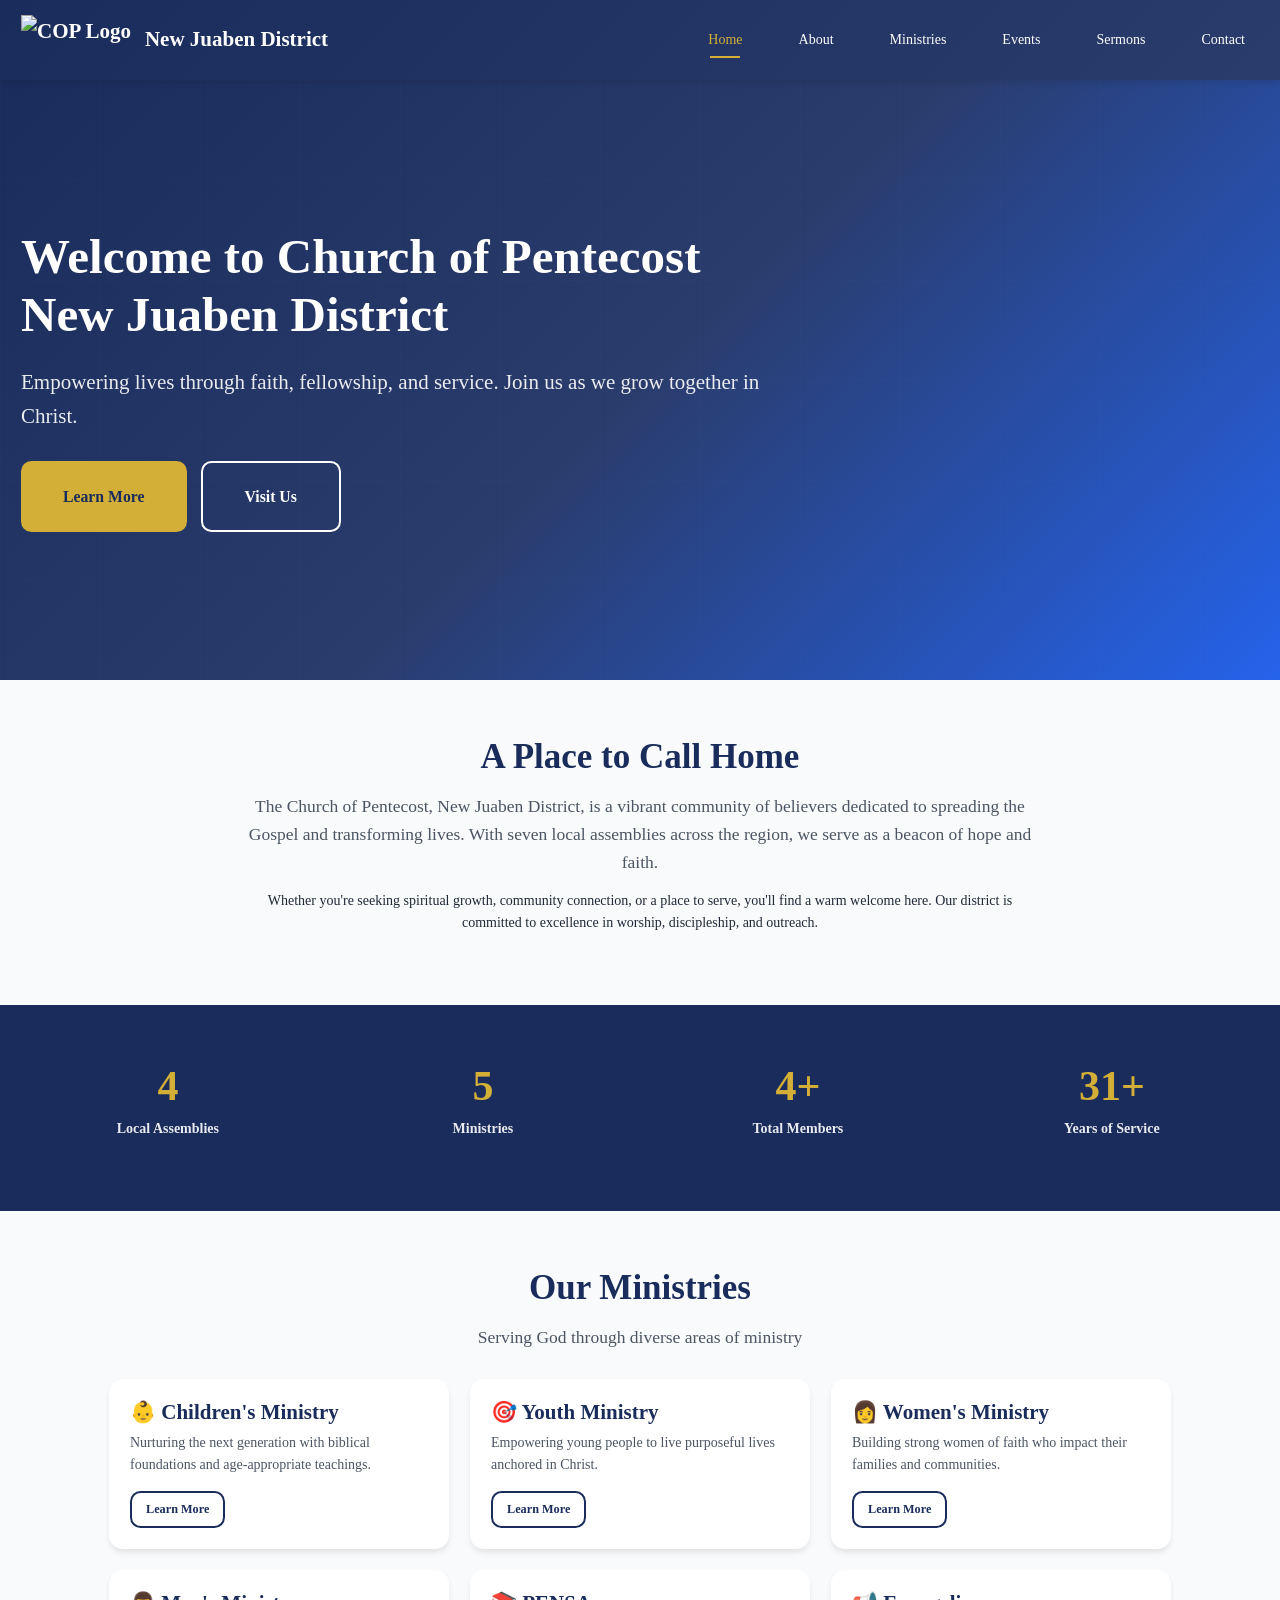
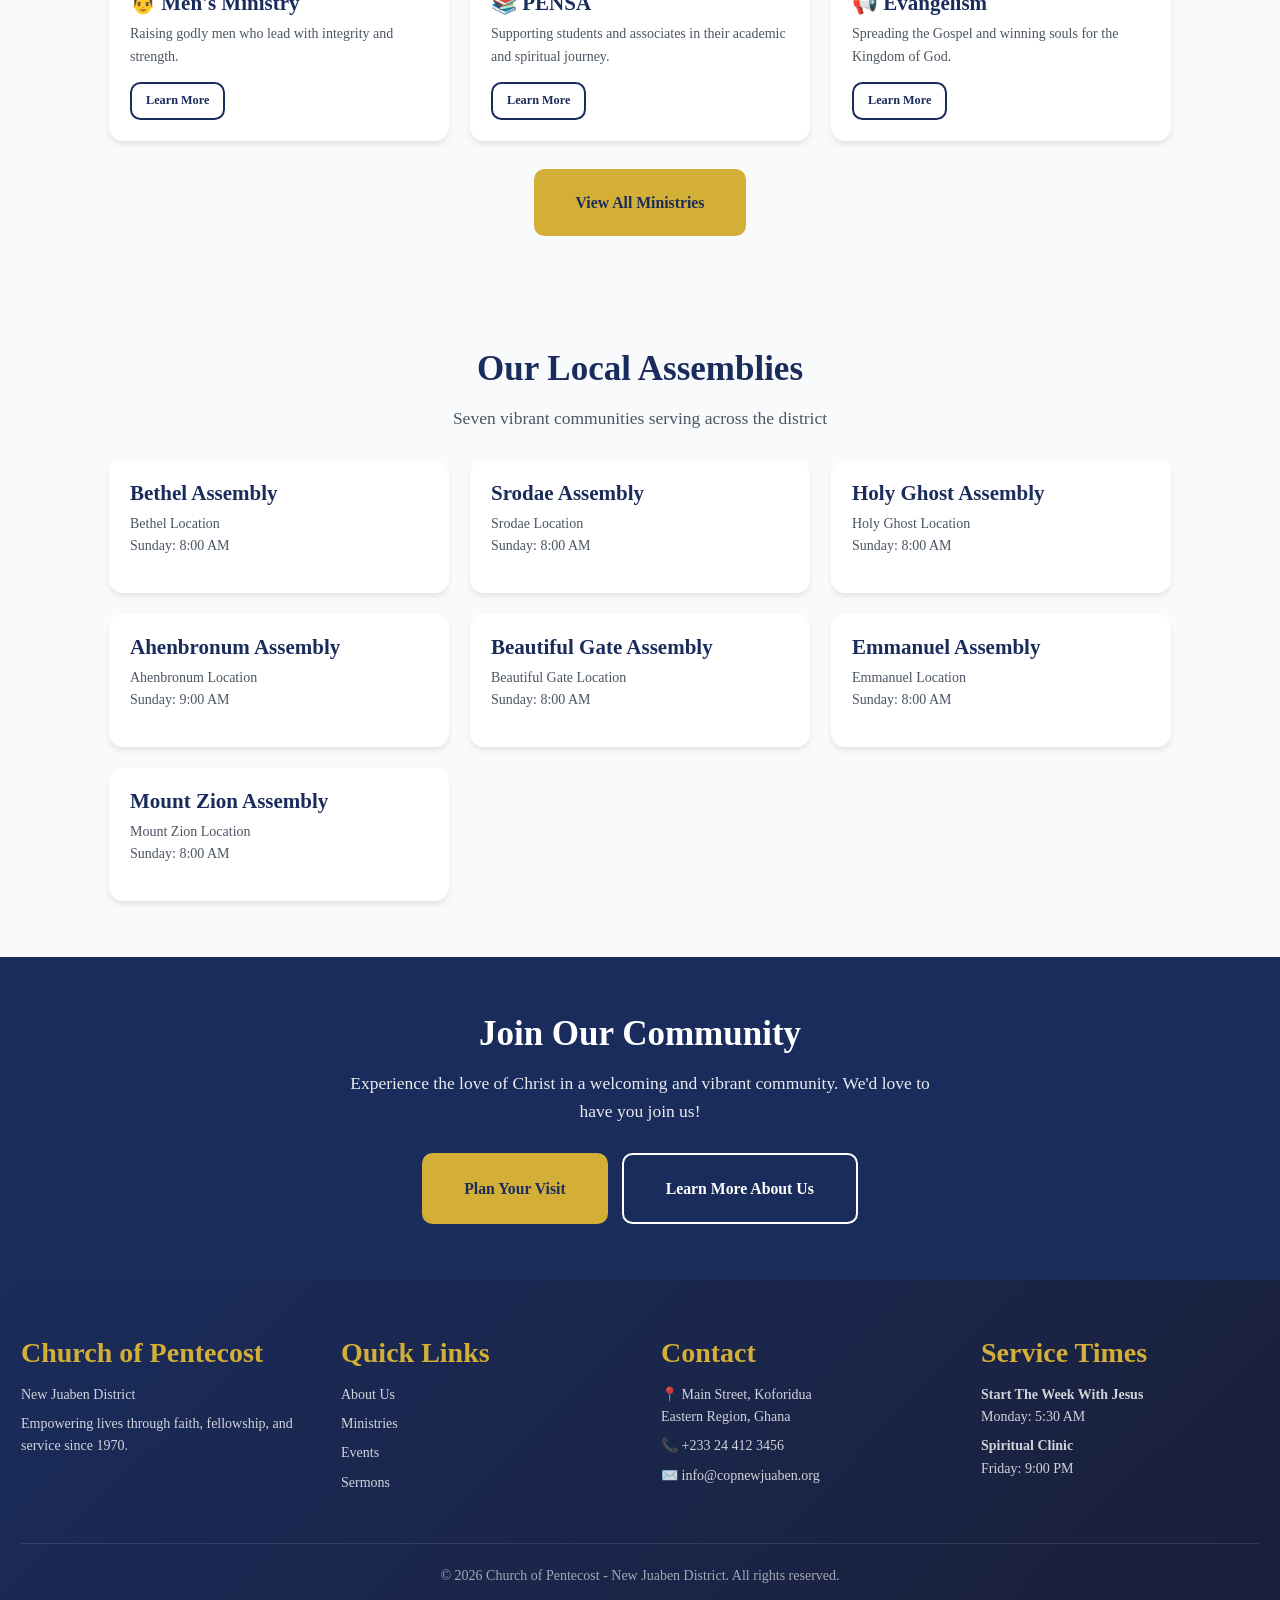
==== commit 5148c7cc: "Update index.html" ====
--- a/index.html
+++ b/index.html
@@ -292,7 +292,7 @@
     </footer>
 
     <!-- JavaScript -->
-    <script src="js/main.js"></script>
+    <script src="main.js"></script>
 
     <!-- Animated counters + live member count -->
     <script>
